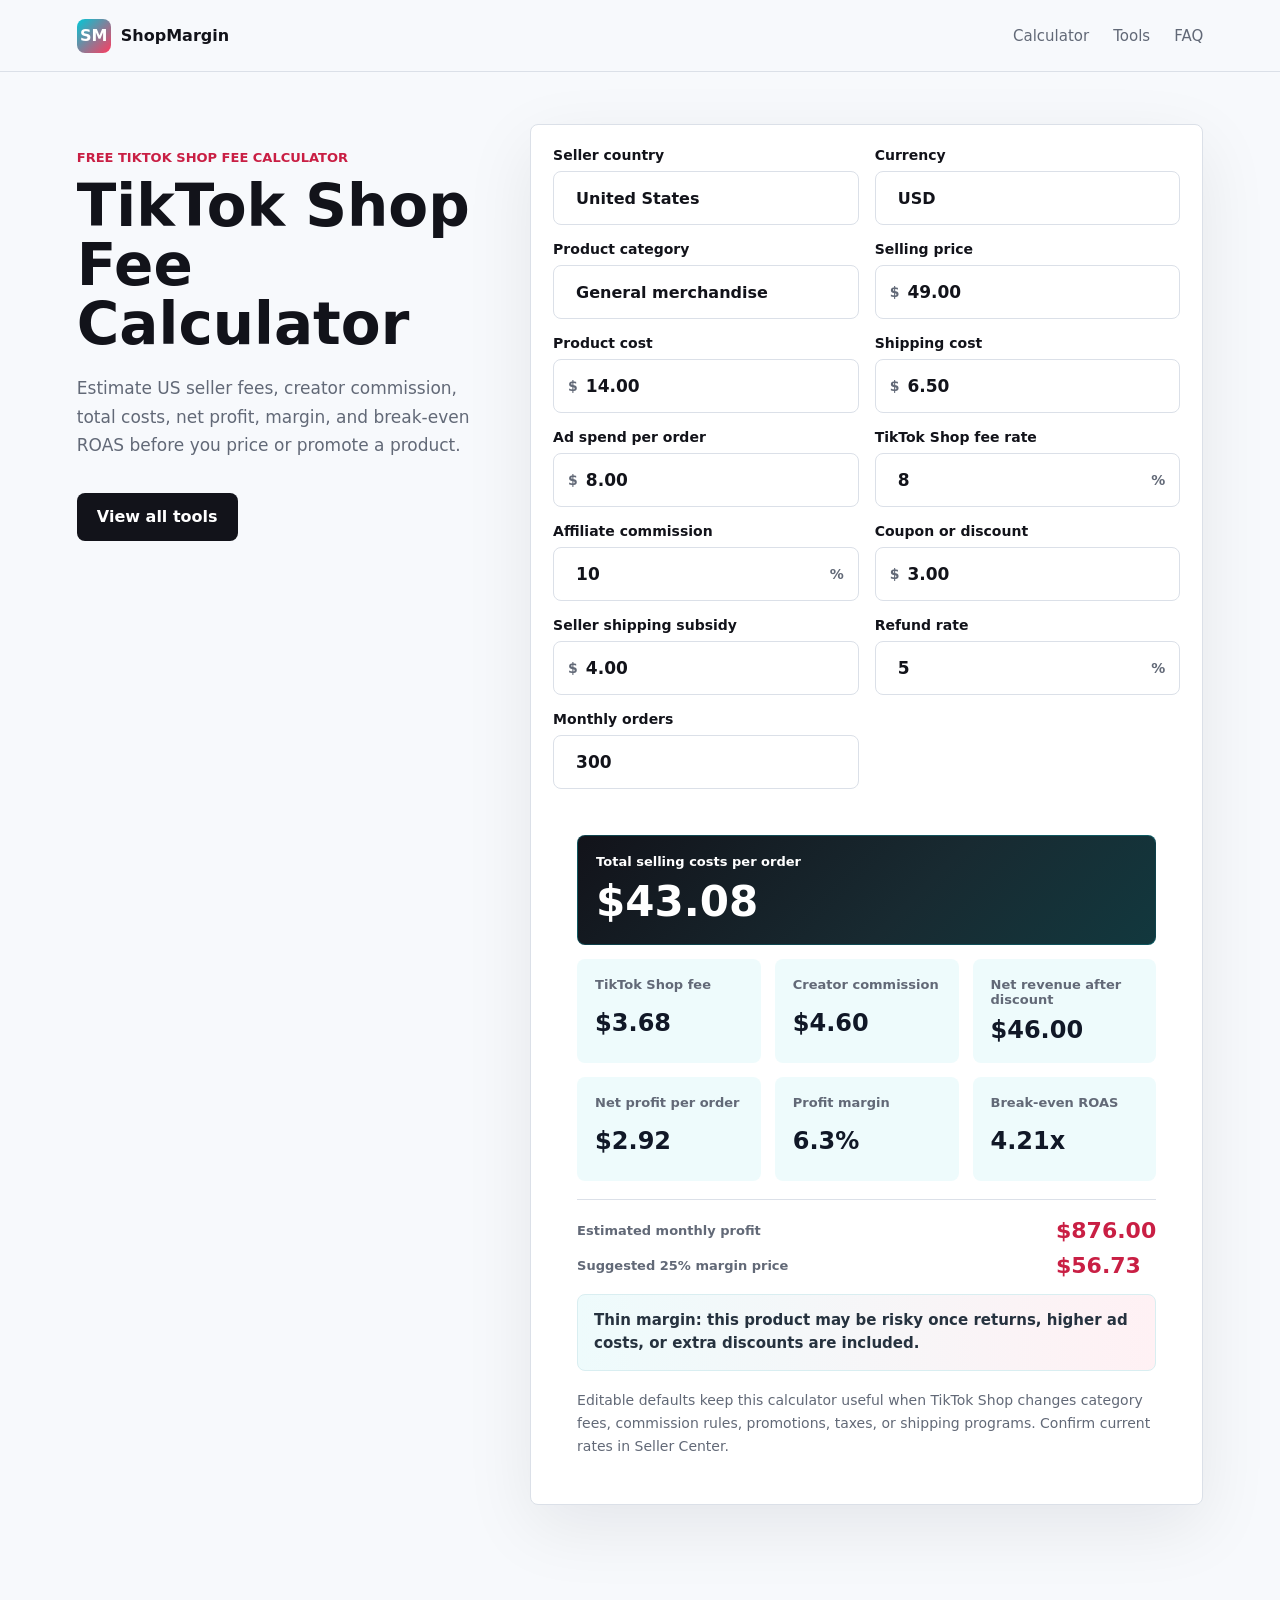
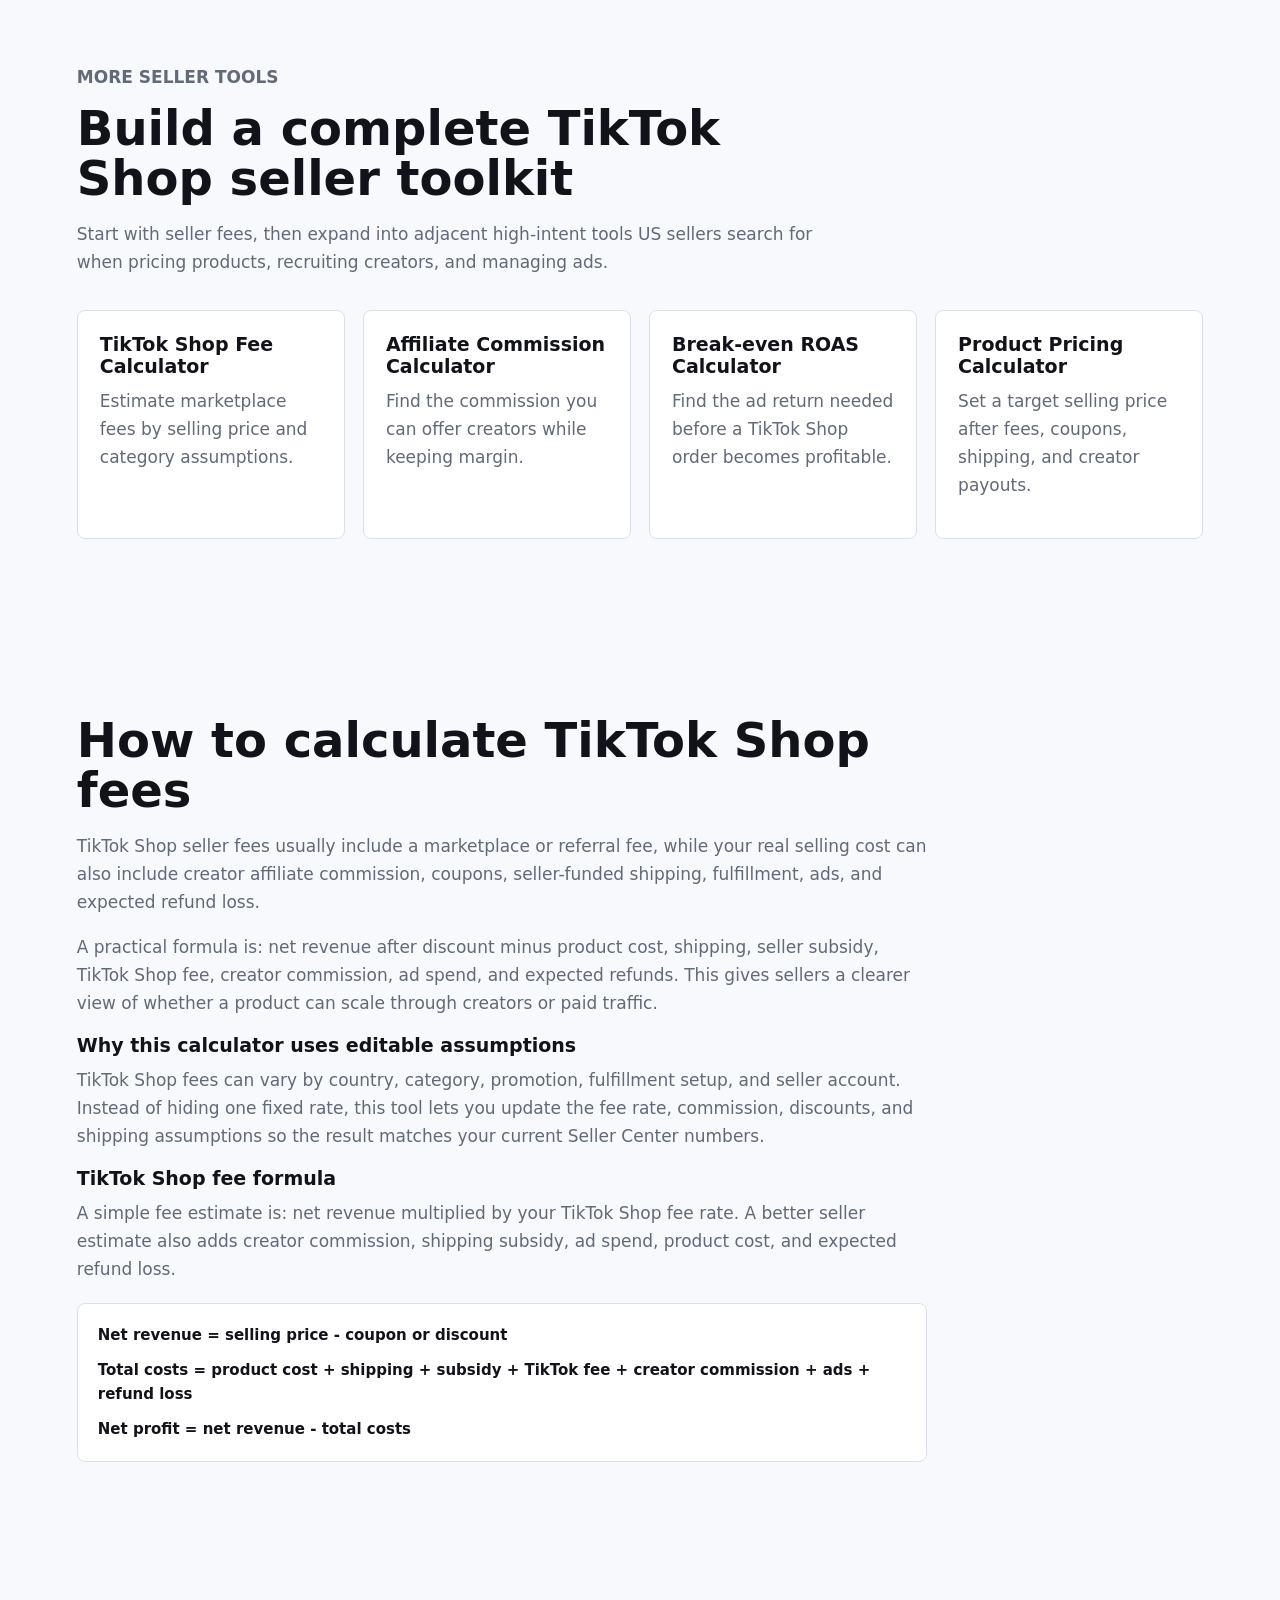
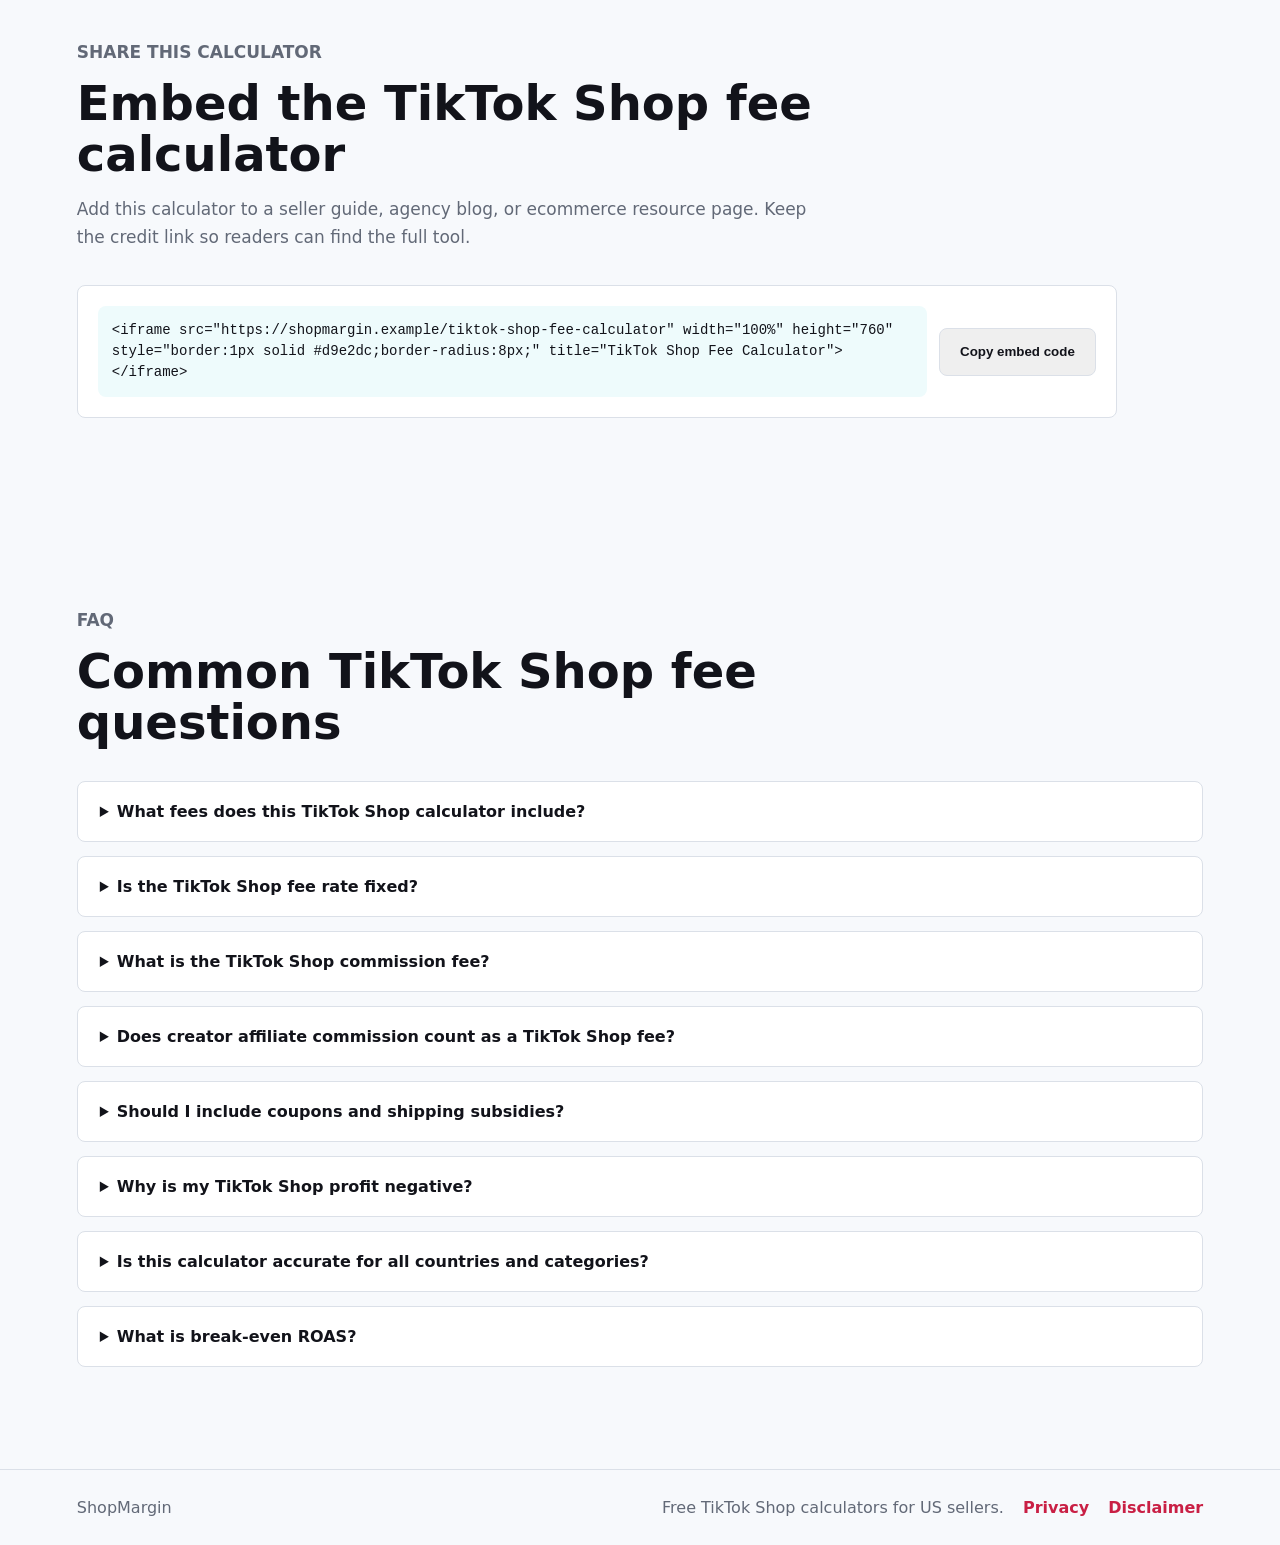
==== index.html @ 9a0b60ea "Initial ShopMargin MVP" ====
<!doctype html>
<html lang="en">
  <head>
    <meta charset="utf-8">
    <meta name="viewport" content="width=device-width, initial-scale=1">
    <title>TikTok Shop Fee Calculator for US Sellers | ShopMargin</title>
    <meta
      name="description"
      content="Free TikTok Shop fee calculator for US sellers. Estimate seller fees, commission fees, creator payouts, total selling costs, profit margin, and break-even ROAS."
    >
    <link rel="canonical" href="https://shopmargin.example/tiktok-shop-fee-calculator">
    <meta property="og:title" content="TikTok Shop Fee Calculator for US Sellers">
    <meta
      property="og:description"
      content="Estimate TikTok Shop fees, creator commission, selling costs, profit margin, and break-even ROAS."
    >
    <meta property="og:type" content="website">
    <meta property="og:url" content="https://shopmargin.example/tiktok-shop-fee-calculator">
    <link rel="stylesheet" href="styles.css">
    <script type="application/ld+json">
      {
        "@context": "https://schema.org",
        "@type": "SoftwareApplication",
        "name": "TikTok Shop Fee Calculator",
        "applicationCategory": "BusinessApplication",
        "operatingSystem": "Any",
        "offers": {
          "@type": "Offer",
          "price": "0",
          "priceCurrency": "USD"
        },
        "description": "A free TikTok Shop fee calculator for estimating seller fees, creator commission, total costs, profit margin, and break-even ROAS."
      }
    </script>
    <script type="application/ld+json">
      {
        "@context": "https://schema.org",
        "@type": "FAQPage",
        "mainEntity": [
          {
            "@type": "Question",
            "name": "What fees does this TikTok Shop calculator include?",
            "acceptedAnswer": {
              "@type": "Answer",
              "text": "It includes an editable TikTok Shop fee rate, creator commission, coupon or discount, shipping cost, seller shipping subsidy, ad spend, and expected refund loss."
            }
          },
          {
            "@type": "Question",
            "name": "Is the TikTok Shop fee rate fixed?",
            "acceptedAnswer": {
              "@type": "Answer",
              "text": "No. Fees can vary by category, seller account, promotion, and policy changes. Update the fee field with your current Seller Center rate."
            }
          },
          {
            "@type": "Question",
            "name": "What is break-even ROAS?",
            "acceptedAnswer": {
              "@type": "Answer",
              "text": "Break-even ROAS is the return on ad spend where revenue covers product cost, fees, shipping, commissions, refunds, and promotions but does not yet create profit."
            }
          }
        ]
      }
    </script>
  </head>
  <body>
    <header class="site-header">
      <a class="brand" href="/" aria-label="ShopMargin home">
        <span class="brand-mark">SM</span>
        <span>ShopMargin</span>
      </a>
      <nav class="nav" aria-label="Main navigation">
        <a href="#calculator">Calculator</a>
        <a href="#tools">Tools</a>
        <a href="#faq">FAQ</a>
      </nav>
    </header>

    <main>
      <section class="hero">
        <div class="hero-copy">
          <p class="eyebrow">Free TikTok Shop fee calculator</p>
          <h1>TikTok Shop Fee Calculator</h1>
          <p class="hero-text">
            Estimate US seller fees, creator commission, total costs, net profit,
            margin, and break-even ROAS before you price or promote a product.
          </p>
          <div class="hero-actions">
            <a class="button primary" href="#tools">View all tools</a>
          </div>
        </div>

        <div class="tool-panel" id="calculator">
          <form class="calculator" id="profitForm" aria-label="TikTok Shop fee calculator">
            <label>
              Seller country
              <span class="input-wrap">
                <select id="country">
                  <option value="US" selected>United States</option>
                  <option value="UK">United Kingdom</option>
                  <option value="PH">Philippines</option>
                  <option value="MY">Malaysia</option>
                  <option value="Custom">Custom</option>
                </select>
              </span>
            </label>

            <label>
              Currency
              <span class="input-wrap">
                <select id="currency">
                  <option value="USD" selected>USD</option>
                  <option value="GBP">GBP</option>
                  <option value="PHP">PHP</option>
                  <option value="MYR">MYR</option>
                </select>
              </span>
            </label>

            <label>
              Product category
              <span class="input-wrap">
                <select id="category">
                  <option value="general" selected>General merchandise</option>
                  <option value="beauty">Beauty & personal care</option>
                  <option value="fashion">Fashion & accessories</option>
                  <option value="electronics">Electronics</option>
                  <option value="home">Home & kitchen</option>
                </select>
              </span>
            </label>

            <label>
              Selling price
              <span class="input-wrap">
                <span class="currency-symbol">$</span>
                <input id="price" type="number" min="0" step="0.01" value="49.00">
              </span>
            </label>

            <label>
              Product cost
              <span class="input-wrap">
                <span class="currency-symbol">$</span>
                <input id="cost" type="number" min="0" step="0.01" value="14.00">
              </span>
            </label>

            <label>
              Shipping cost
              <span class="input-wrap">
                <span class="currency-symbol">$</span>
                <input id="shipping" type="number" min="0" step="0.01" value="6.50">
              </span>
            </label>

            <label>
              Ad spend per order
              <span class="input-wrap">
                <span class="currency-symbol">$</span>
                <input id="adSpend" type="number" min="0" step="0.01" value="8.00">
              </span>
            </label>

            <label>
              TikTok Shop fee rate
              <span class="input-wrap">
                <input id="platformFee" type="number" min="0" step="0.01" value="8">
                <span>%</span>
              </span>
            </label>

            <label>
              Affiliate commission
              <span class="input-wrap">
                <input id="affiliateCommission" type="number" min="0" step="0.1" value="10">
                <span>%</span>
              </span>
            </label>

            <label>
              Coupon or discount
              <span class="input-wrap">
                <span class="currency-symbol">$</span>
                <input id="discount" type="number" min="0" step="0.01" value="3.00">
              </span>
            </label>

            <label>
              Seller shipping subsidy
              <span class="input-wrap">
                <span class="currency-symbol">$</span>
                <input id="shippingSubsidy" type="number" min="0" step="0.01" value="4.00">
              </span>
            </label>

            <label>
              Refund rate
              <span class="input-wrap">
                <input id="refundRate" type="number" min="0" max="100" step="0.1" value="5">
                <span>%</span>
              </span>
            </label>

            <label>
              Monthly orders
              <span class="input-wrap">
                <input id="orders" type="number" min="0" step="1" value="300">
              </span>
            </label>
          </form>

          <aside class="results" aria-live="polite">
            <div class="result-card featured">
              <span>Total selling costs per order</span>
              <strong id="totalCosts">$0</strong>
            </div>
            <div class="result-grid">
              <div class="result-card">
                <span>TikTok Shop fee</span>
                <strong id="platformFeeAmount">$0</strong>
              </div>
              <div class="result-card">
                <span>Creator commission</span>
                <strong id="affiliateAmount">$0</strong>
              </div>
              <div class="result-card">
                <span>Net revenue after discount</span>
                <strong id="netRevenue">$0</strong>
              </div>
              <div class="result-card">
                <span>Net profit per order</span>
                <strong id="profitPerOrder">$0</strong>
              </div>
              <div class="result-card">
                <span>Profit margin</span>
                <strong id="margin">0%</strong>
              </div>
              <div class="result-card">
                <span>Break-even ROAS</span>
                <strong id="roas">0x</strong>
              </div>
            </div>
            <div class="result-strip">
              <span>Estimated monthly profit</span>
              <strong id="monthlyProfit">$0</strong>
              <span>Suggested 25% margin price</span>
              <strong id="suggestedPrice">$0</strong>
            </div>
            <div class="insight" id="insight">
              Enter your product numbers to see whether the margin is healthy
              after TikTok Shop fees and seller costs.
            </div>
            <p class="note">
              Editable defaults keep this calculator useful when TikTok Shop
              changes category fees, commission rules, promotions, taxes, or
              shipping programs. Confirm current rates in Seller Center.
            </p>
          </aside>
        </div>
      </section>

      <section id="tools" class="tools-section">
        <div class="section-heading">
          <p class="eyebrow">More seller tools</p>
          <h2>Build a complete TikTok Shop seller toolkit</h2>
          <p>
            Start with seller fees, then expand into adjacent high-intent tools
            US sellers search for when pricing products, recruiting creators, and managing ads.
          </p>
        </div>
        <div class="tool-list">
          <article>
            <h3>TikTok Shop Fee Calculator</h3>
            <p>Estimate marketplace fees by selling price and category assumptions.</p>
          </article>
          <article>
            <h3>Affiliate Commission Calculator</h3>
            <p>Find the commission you can offer creators while keeping margin.</p>
          </article>
          <article>
            <h3>Break-even ROAS Calculator</h3>
            <p>Find the ad return needed before a TikTok Shop order becomes profitable.</p>
          </article>
          <article>
            <h3>Product Pricing Calculator</h3>
            <p>Set a target selling price after fees, coupons, shipping, and creator payouts.</p>
          </article>
        </div>
      </section>

      <section class="content-section">
        <div class="content">
          <h2>How to calculate TikTok Shop fees</h2>
          <p>
            TikTok Shop seller fees usually include a marketplace or referral fee,
            while your real selling cost can also include creator affiliate
            commission, coupons, seller-funded shipping, fulfillment, ads, and
            expected refund loss.
          </p>
          <p>
            A practical formula is: net revenue after discount minus product cost,
            shipping, seller subsidy, TikTok Shop fee, creator commission, ad
            spend, and expected refunds. This gives sellers a clearer view of
            whether a product can scale through creators or paid traffic.
          </p>
          <h3>Why this calculator uses editable assumptions</h3>
          <p>
            TikTok Shop fees can vary by country, category, promotion, fulfillment
            setup, and seller account. Instead of hiding one fixed rate, this tool
            lets you update the fee rate, commission, discounts, and shipping
            assumptions so the result matches your current Seller Center numbers.
          </p>
          <h3>TikTok Shop fee formula</h3>
          <p>
            A simple fee estimate is: net revenue multiplied by your TikTok Shop
            fee rate. A better seller estimate also adds creator commission,
            shipping subsidy, ad spend, product cost, and expected refund loss.
          </p>
          <div class="formula-box">
            <span>Net revenue = selling price - coupon or discount</span>
            <span>Total costs = product cost + shipping + subsidy + TikTok fee + creator commission + ads + refund loss</span>
            <span>Net profit = net revenue - total costs</span>
          </div>
        </div>
      </section>

      <section class="embed-section">
        <div class="section-heading">
          <p class="eyebrow">Share this calculator</p>
          <h2>Embed the TikTok Shop fee calculator</h2>
          <p>
            Add this calculator to a seller guide, agency blog, or ecommerce
            resource page. Keep the credit link so readers can find the full tool.
          </p>
        </div>
        <div class="embed-box">
          <code id="embedCode">&lt;iframe src="https://shopmargin.example/tiktok-shop-fee-calculator" width="100%" height="760" style="border:1px solid #d9e2dc;border-radius:8px;" title="TikTok Shop Fee Calculator"&gt;&lt;/iframe&gt;</code>
          <button class="button secondary" id="copyEmbed" type="button">Copy embed code</button>
        </div>
        <p class="copy-status" id="copyStatus" aria-live="polite"></p>
      </section>

      <section id="faq" class="faq-section">
        <div class="section-heading">
          <p class="eyebrow">FAQ</p>
          <h2>Common TikTok Shop fee questions</h2>
        </div>
        <details>
          <summary>What fees does this TikTok Shop calculator include?</summary>
          <p>
            It includes an editable TikTok Shop fee rate, creator commission,
            coupon or discount, shipping cost, seller shipping subsidy, ad spend,
            and expected refund loss.
          </p>
        </details>
        <details>
          <summary>Is the TikTok Shop fee rate fixed?</summary>
          <p>
            No. Fees can vary by category, seller account, promotion, and policy
            changes. Use the default as a planning assumption and update the field
            with your current Seller Center rate.
          </p>
        </details>
        <details>
          <summary>What is the TikTok Shop commission fee?</summary>
          <p>
            Sellers often use commission fee, referral fee, marketplace fee, or
            platform fee to describe the percentage TikTok Shop charges on an
            order. The exact rate can vary, so the calculator keeps it editable.
          </p>
        </details>
        <details>
          <summary>Does creator affiliate commission count as a TikTok Shop fee?</summary>
          <p>
            It is not the same as the platform fee, but it is still a real selling
            cost when you use creators or affiliates to drive orders. This
            calculator shows it separately.
          </p>
        </details>
        <details>
          <summary>Should I include coupons and shipping subsidies?</summary>
          <p>
            Yes. Seller-funded coupons, discounts, free shipping, and shipping
            subsidies reduce your real margin and should be included before you
            decide whether a product is profitable.
          </p>
        </details>
        <details>
          <summary>Why is my TikTok Shop profit negative?</summary>
          <p>
            Negative profit usually means product cost, fees, creator commission,
            discounts, shipping, refunds, or ads are too high for the current
            selling price. Try lowering costs, raising price, or reducing commission.
          </p>
        </details>
        <details>
          <summary>Is this calculator accurate for all countries and categories?</summary>
          <p>
            It is a planning tool, not an official fee statement. Use the country,
            currency, category, and editable fee fields as assumptions, then
            confirm current fee rates inside TikTok Shop Seller Center.
          </p>
        </details>
        <details>
          <summary>What is break-even ROAS?</summary>
          <p>
            Break-even ROAS is the return on ad spend where revenue covers product
            cost, fees, shipping, commissions, refunds, and promotions but does not
            yet create profit.
          </p>
        </details>
      </section>
    </main>

    <footer class="site-footer">
      <span>ShopMargin</span>
      <span>
        Free TikTok Shop calculators for US sellers.
        <a href="privacy.html">Privacy</a>
        <a href="disclaimer.html">Disclaimer</a>
      </span>
    </footer>

    <script src="script.js"></script>
  </body>
</html>
---- styles.css ----
:root {
  color-scheme: light;
  --ink: #12131a;
  --muted: #626977;
  --line: #dbe0e8;
  --paper: #f7f9fc;
  --panel: #ffffff;
  --accent: #00c8d7;
  --accent-dark: #007b86;
  --hot: #ff3b5f;
  --hot-dark: #c91f44;
  --soft: #eefbfc;
  --soft-hot: #fff1f4;
  font-family: Inter, ui-sans-serif, system-ui, -apple-system, BlinkMacSystemFont, "Segoe UI", sans-serif;
}

* {
  box-sizing: border-box;
}

body {
  margin: 0;
  background: var(--paper);
  color: var(--ink);
}

a {
  color: inherit;
  text-decoration: none;
}

.site-header {
  align-items: center;
  background: rgba(247, 249, 252, 0.94);
  border-bottom: 1px solid var(--line);
  display: flex;
  justify-content: space-between;
  min-height: 72px;
  padding: 0 6vw;
  position: sticky;
  top: 0;
  z-index: 5;
}

.brand {
  align-items: center;
  display: inline-flex;
  font-weight: 800;
  gap: 10px;
}

.brand-mark {
  align-items: center;
  background: linear-gradient(135deg, var(--accent) 0%, var(--hot) 100%);
  border-radius: 8px;
  color: #fff;
  display: inline-flex;
  height: 34px;
  justify-content: center;
  width: 34px;
}

.nav {
  display: flex;
  gap: 24px;
  color: var(--muted);
  font-size: 15px;
}

.hero {
  align-items: start;
  display: grid;
  gap: 36px;
  grid-template-columns: minmax(320px, 0.62fr) minmax(560px, 1fr);
  min-height: auto;
  padding: 52px 6vw 70px;
}

.hero-copy {
  max-width: 560px;
  padding-top: 26px;
}

.eyebrow {
  color: var(--hot-dark);
  font-size: 13px;
  font-weight: 800;
  letter-spacing: 0;
  margin: 0 0 12px;
  text-transform: uppercase;
}

h1,
h2,
h3,
p {
  margin-top: 0;
}

h1 {
  font-size: clamp(38px, 4.6vw, 58px);
  line-height: 1.02;
  margin-bottom: 20px;
  max-width: 560px;
}

h2 {
  font-size: clamp(28px, 4vw, 48px);
  line-height: 1.05;
  margin-bottom: 16px;
}

h3 {
  font-size: 19px;
  margin-bottom: 10px;
}

.hero-text,
.section-heading p,
.content p,
.tool-list p,
.faq-section p,
.note {
  color: var(--muted);
  font-size: 17px;
  line-height: 1.65;
}

.hero-text {
  max-width: 640px;
}

.hero-actions {
  display: flex;
  flex-wrap: wrap;
  gap: 14px;
  margin-top: 34px;
}

.button {
  align-items: center;
  border-radius: 8px;
  display: inline-flex;
  font-weight: 800;
  min-height: 48px;
  padding: 0 20px;
}

.primary {
  background: #12131a;
  color: #fff;
}

.primary:hover {
  background: #232532;
}

.secondary {
  border: 1px solid var(--line);
  color: var(--ink);
}

.tool-panel,
.results,
.tool-list article,
details {
  background: var(--panel);
  border: 1px solid var(--line);
  border-radius: 8px;
  box-shadow: 0 22px 70px rgba(18, 19, 26, 0.08);
}

.tools-section,
.content-section,
.embed-section,
.faq-section {
  padding: 88px 6vw;
}

.section-heading {
  max-width: 760px;
  margin-bottom: 34px;
}

.tool-panel {
  display: grid;
  gap: 22px;
  grid-template-columns: minmax(0, 1fr);
  padding: 22px;
}

.calculator {
  display: grid;
  gap: 16px;
  grid-template-columns: repeat(2, minmax(0, 1fr));
}

label {
  color: var(--ink);
  display: grid;
  font-size: 14px;
  font-weight: 800;
  gap: 8px;
}

.input-wrap {
  align-items: center;
  background: #fff;
  border: 1px solid var(--line);
  border-radius: 8px;
  display: flex;
  min-height: 54px;
  padding: 0 14px;
}

.input-wrap span {
  color: var(--muted);
  font-weight: 700;
}

input {
  border: 0;
  color: var(--ink);
  flex: 1;
  font: inherit;
  font-size: 17px;
  min-width: 0;
  outline: 0;
  padding: 0 8px;
}

select {
  appearance: none;
  background: transparent;
  border: 0;
  color: var(--ink);
  flex: 1;
  font: inherit;
  font-size: 16px;
  min-width: 0;
  outline: 0;
  padding: 0 8px;
}

.results {
  align-self: start;
  border: 0;
  box-shadow: none;
  padding: 24px;
}

.result-grid {
  display: grid;
  gap: 14px;
  grid-template-columns: repeat(3, minmax(0, 1fr));
  margin-top: 14px;
}

.result-card {
  background: var(--soft);
  border-radius: 8px;
  display: grid;
  gap: 8px;
  min-height: 104px;
  padding: 18px;
}

.result-card span {
  color: var(--muted);
  font-size: 13px;
  font-weight: 800;
}

.result-card strong {
  color: #111827;
  font-size: 24px;
}

.result-card.featured {
  background: linear-gradient(135deg, #12131a 0%, #182a31 58%, #12383e 100%);
  border: 1px solid rgba(0, 200, 215, 0.24);
}

.result-card.featured span,
.result-card.featured strong {
  color: #fff;
}

.result-card.featured strong {
  font-size: 42px;
}

.result-strip {
  align-items: center;
  border-top: 1px solid var(--line);
  display: grid;
  gap: 10px 16px;
  grid-template-columns: 1fr auto;
  margin-top: 18px;
  padding-top: 18px;
}

.result-strip span {
  color: var(--muted);
  font-size: 13px;
  font-weight: 800;
}

.result-strip strong {
  color: var(--hot-dark);
  font-size: 22px;
}

.insight {
  background: linear-gradient(90deg, var(--soft) 0%, var(--soft-hot) 100%);
  border: 1px solid #d9eef1;
  border-radius: 8px;
  color: #26323f;
  font-size: 15px;
  font-weight: 700;
  line-height: 1.55;
  margin-top: 16px;
  padding: 14px 16px;
}

.note {
  font-size: 14px;
  margin: 18px 0 0;
}

.tool-list {
  display: grid;
  gap: 18px;
  grid-template-columns: repeat(4, minmax(0, 1fr));
}

.tool-list article {
  box-shadow: none;
  padding: 22px;
}

.content {
  max-width: 850px;
}

.formula-box,
.embed-box {
  background: #fff;
  border: 1px solid var(--line);
  border-radius: 8px;
  display: grid;
  gap: 12px;
  margin-top: 20px;
  padding: 20px;
}

.formula-box span {
  color: var(--ink);
  font-size: 15px;
  font-weight: 700;
  line-height: 1.55;
}

.embed-box {
  align-items: center;
  grid-template-columns: minmax(0, 1fr) auto;
  max-width: 1040px;
}

.embed-box code {
  background: var(--soft);
  border-radius: 8px;
  color: var(--ink);
  display: block;
  font-size: 14px;
  line-height: 1.5;
  overflow-wrap: anywhere;
  padding: 14px;
}

.copy-status {
  color: var(--hot-dark);
  font-size: 14px;
  font-weight: 800;
  margin: 12px 0 0;
}

details {
  box-shadow: none;
  margin-bottom: 14px;
  padding: 20px 22px;
}

summary {
  cursor: pointer;
  font-weight: 800;
}

details p {
  margin: 14px 0 0;
}

.site-footer {
  border-top: 1px solid var(--line);
  color: var(--muted);
  display: flex;
  gap: 16px;
  justify-content: space-between;
  padding: 28px 6vw;
}

.site-footer a {
  color: var(--hot-dark);
  font-weight: 800;
  margin-left: 14px;
}

.legal-page {
  padding: 72px 6vw 96px;
}

@media (max-width: 900px) {
  .hero,
  .tool-list {
    grid-template-columns: 1fr;
  }

  .hero-copy {
    padding-top: 0;
  }

  .hero {
    padding-top: 48px;
  }

  .calculator {
    grid-template-columns: 1fr;
  }
}

@media (max-width: 640px) {
  .site-header,
  .site-footer {
    align-items: flex-start;
    flex-direction: column;
    gap: 14px;
  }

  .nav {
    gap: 16px;
  }

  .result-grid {
    grid-template-columns: 1fr;
  }

  .result-strip {
    grid-template-columns: 1fr;
  }

  .embed-box {
    grid-template-columns: 1fr;
  }
}
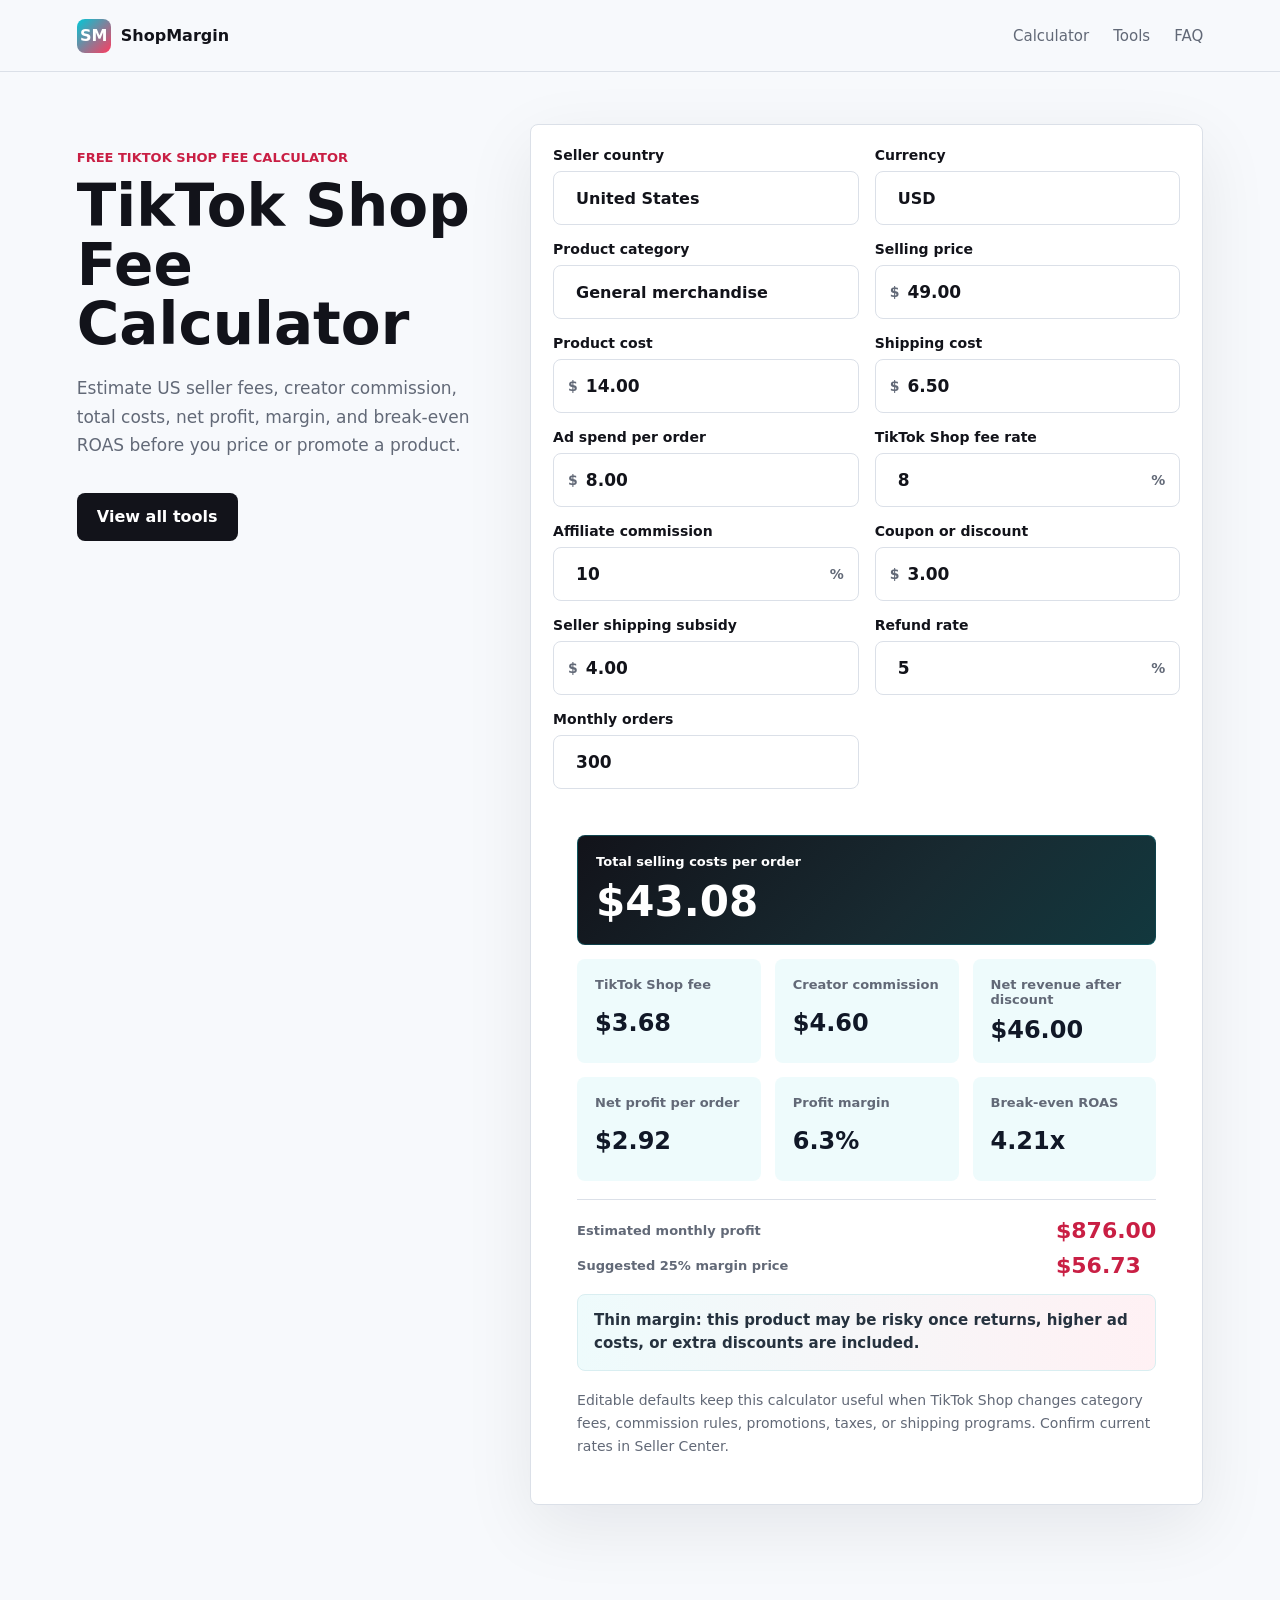
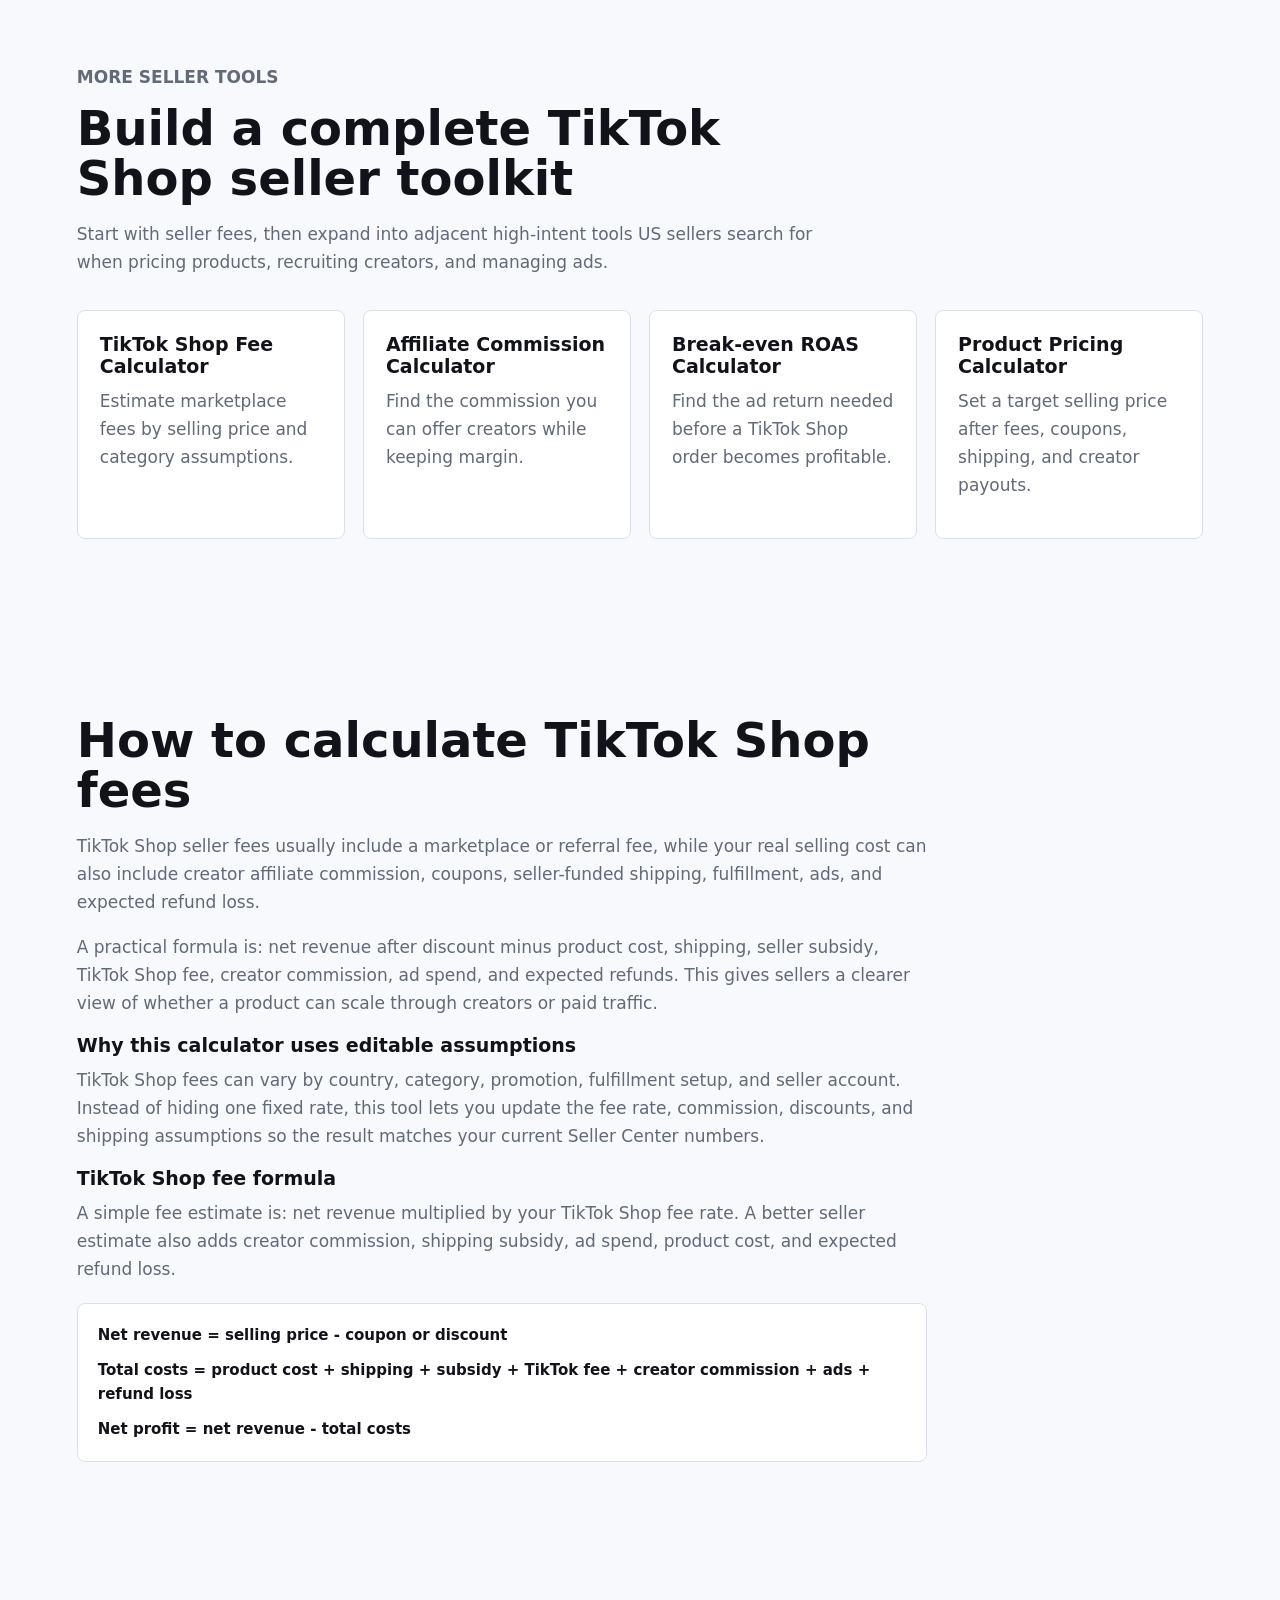
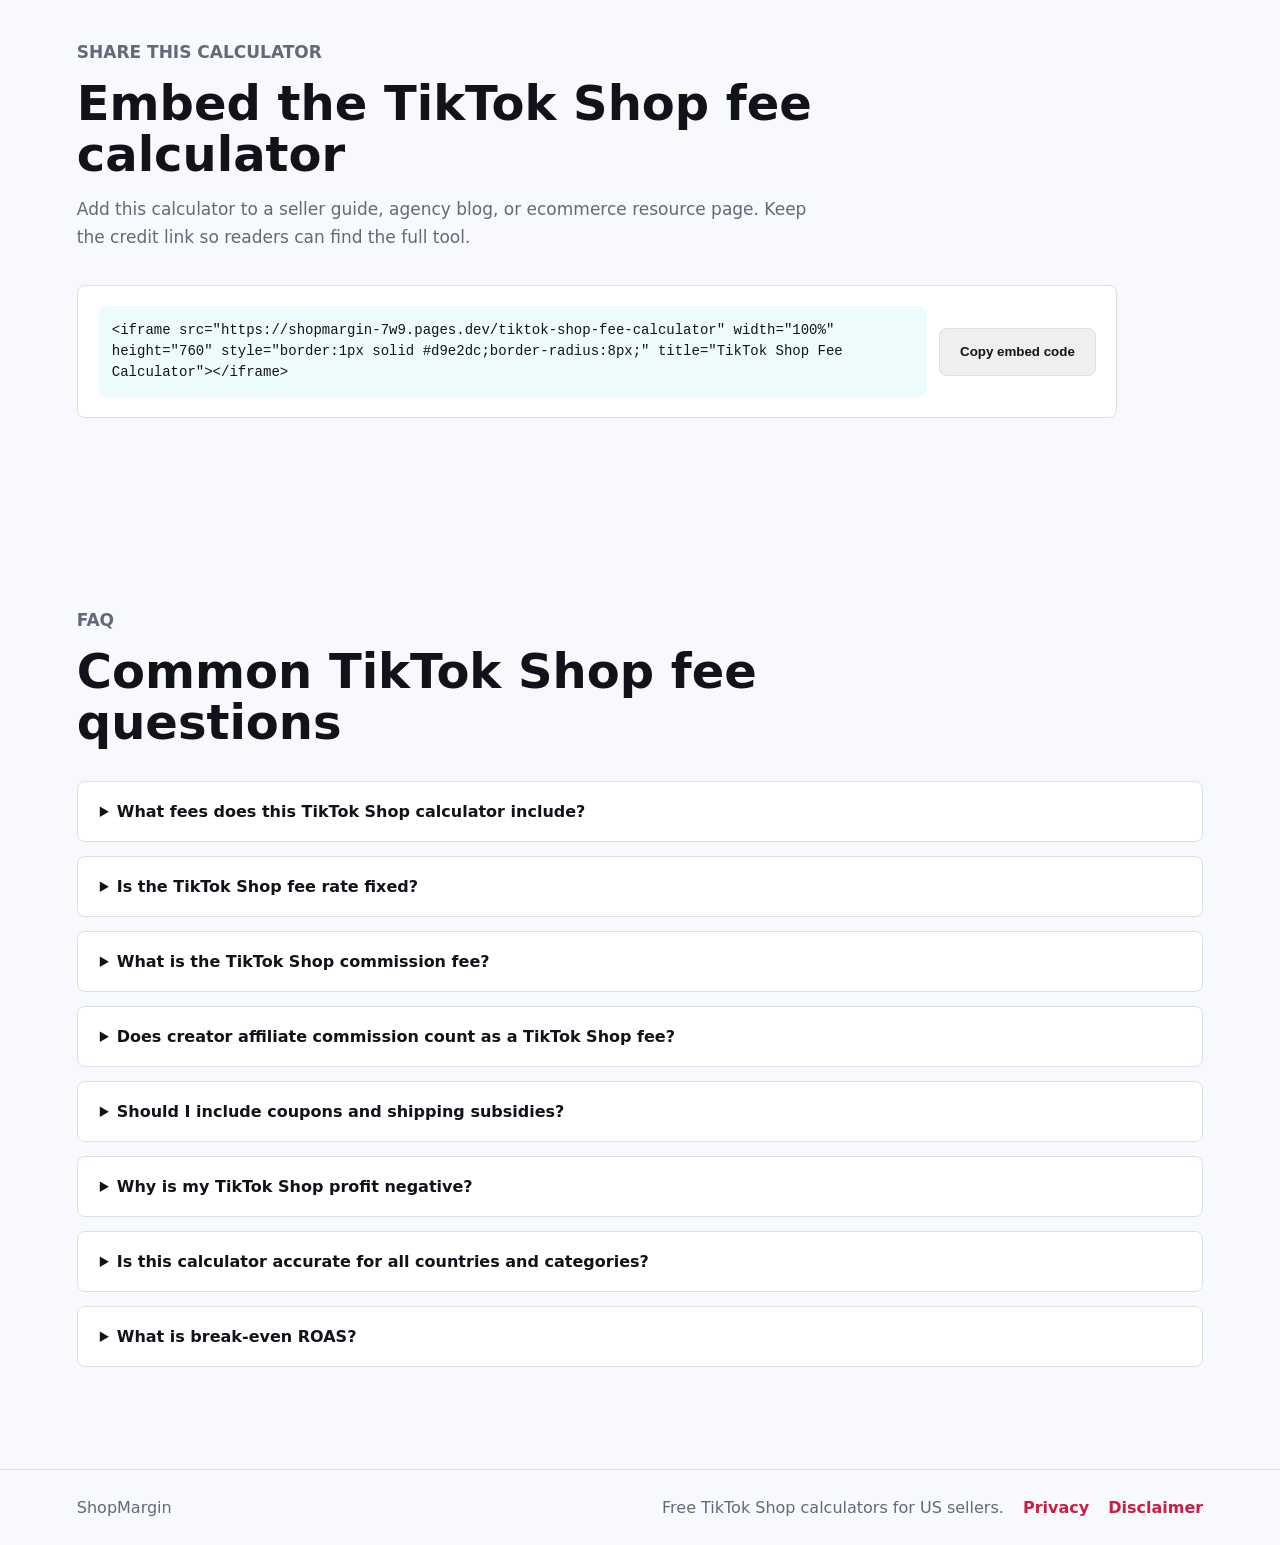
==== commit c1720ddf: "Update production Pages URL" ====
--- a/index.html
+++ b/index.html
@@ -8,14 +8,14 @@
       name="description"
       content="Free TikTok Shop fee calculator for US sellers. Estimate seller fees, commission fees, creator payouts, total selling costs, profit margin, and break-even ROAS."
     >
-    <link rel="canonical" href="https://shopmargin.example/tiktok-shop-fee-calculator">
+    <link rel="canonical" href="https://shopmargin-7w9.pages.dev/tiktok-shop-fee-calculator">
     <meta property="og:title" content="TikTok Shop Fee Calculator for US Sellers">
     <meta
       property="og:description"
       content="Estimate TikTok Shop fees, creator commission, selling costs, profit margin, and break-even ROAS."
     >
     <meta property="og:type" content="website">
-    <meta property="og:url" content="https://shopmargin.example/tiktok-shop-fee-calculator">
+    <meta property="og:url" content="https://shopmargin-7w9.pages.dev/tiktok-shop-fee-calculator">
     <link rel="stylesheet" href="styles.css">
     <script type="application/ld+json">
       {
@@ -337,7 +337,7 @@
           </p>
         </div>
         <div class="embed-box">
-          <code id="embedCode">&lt;iframe src="https://shopmargin.example/tiktok-shop-fee-calculator" width="100%" height="760" style="border:1px solid #d9e2dc;border-radius:8px;" title="TikTok Shop Fee Calculator"&gt;&lt;/iframe&gt;</code>
+          <code id="embedCode">&lt;iframe src="https://shopmargin-7w9.pages.dev/tiktok-shop-fee-calculator" width="100%" height="760" style="border:1px solid #d9e2dc;border-radius:8px;" title="TikTok Shop Fee Calculator"&gt;&lt;/iframe&gt;</code>
           <button class="button secondary" id="copyEmbed" type="button">Copy embed code</button>
         </div>
         <p class="copy-status" id="copyStatus" aria-live="polite"></p>
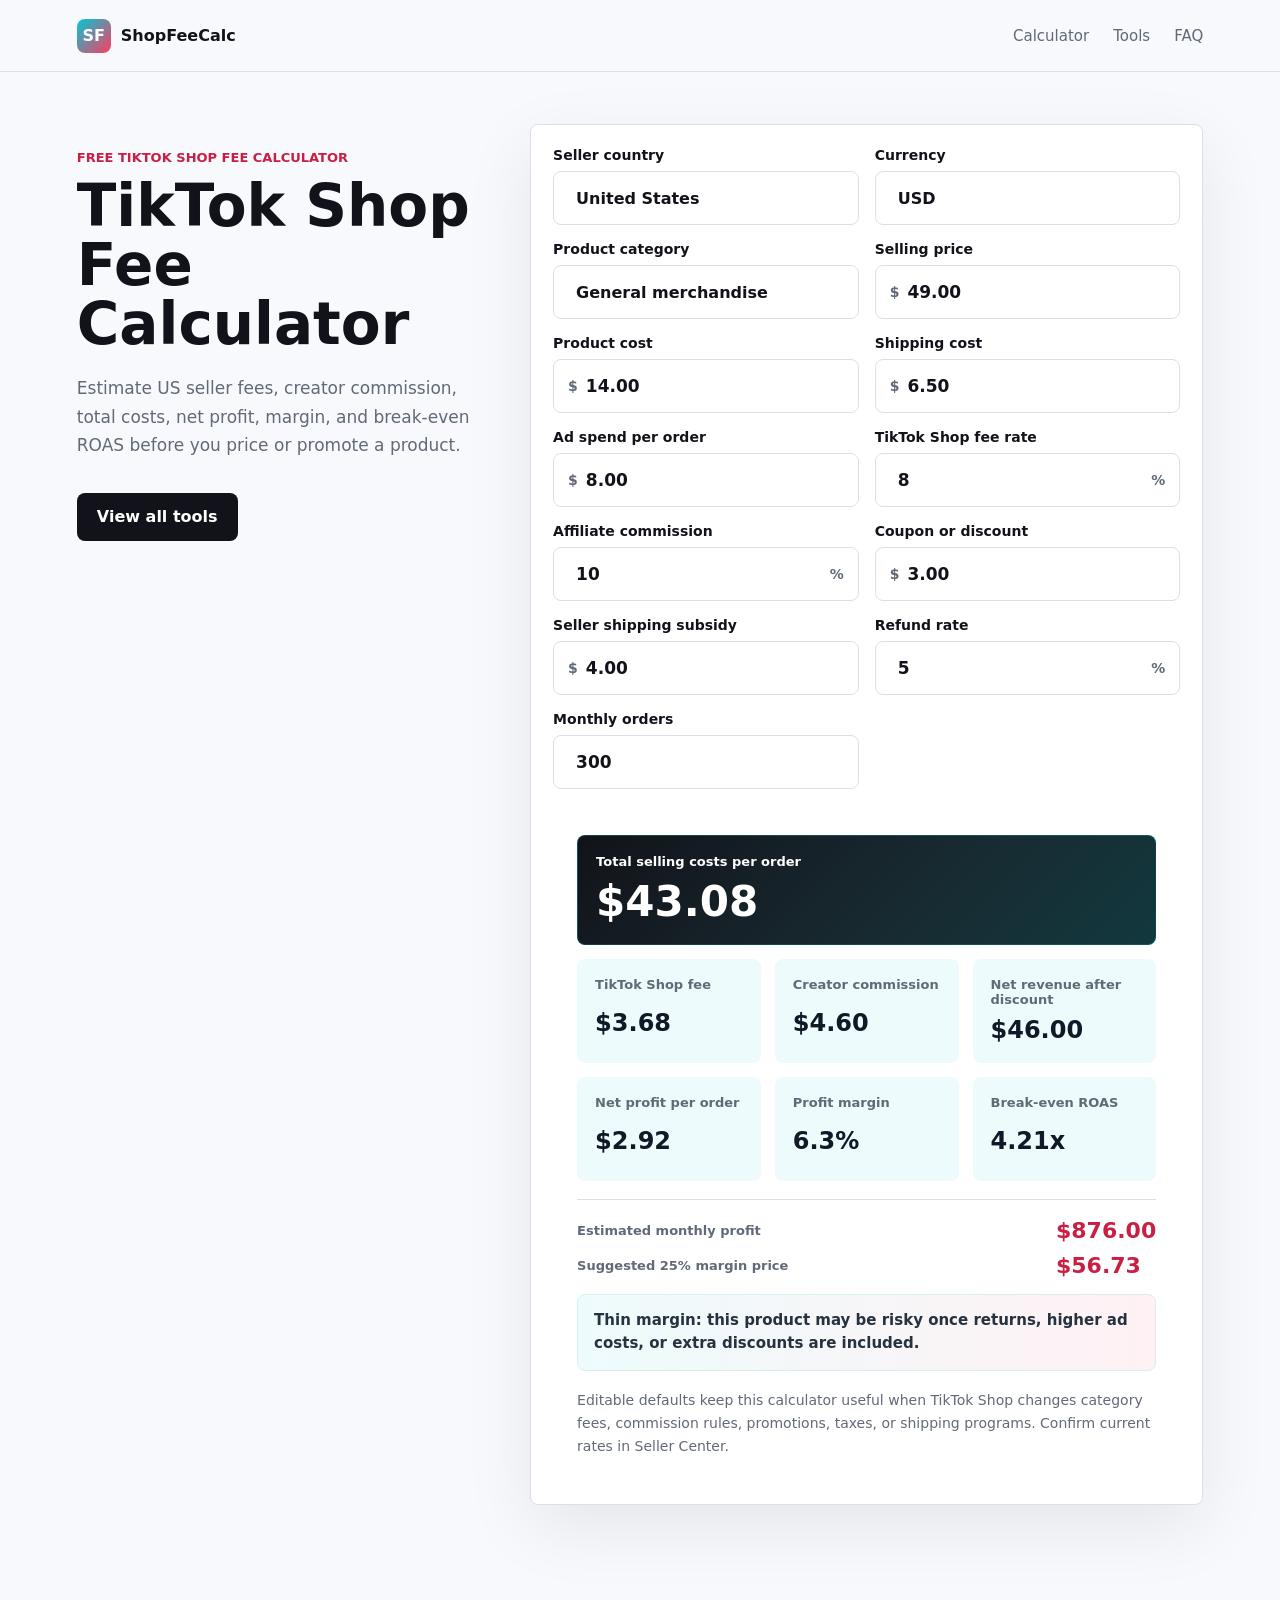
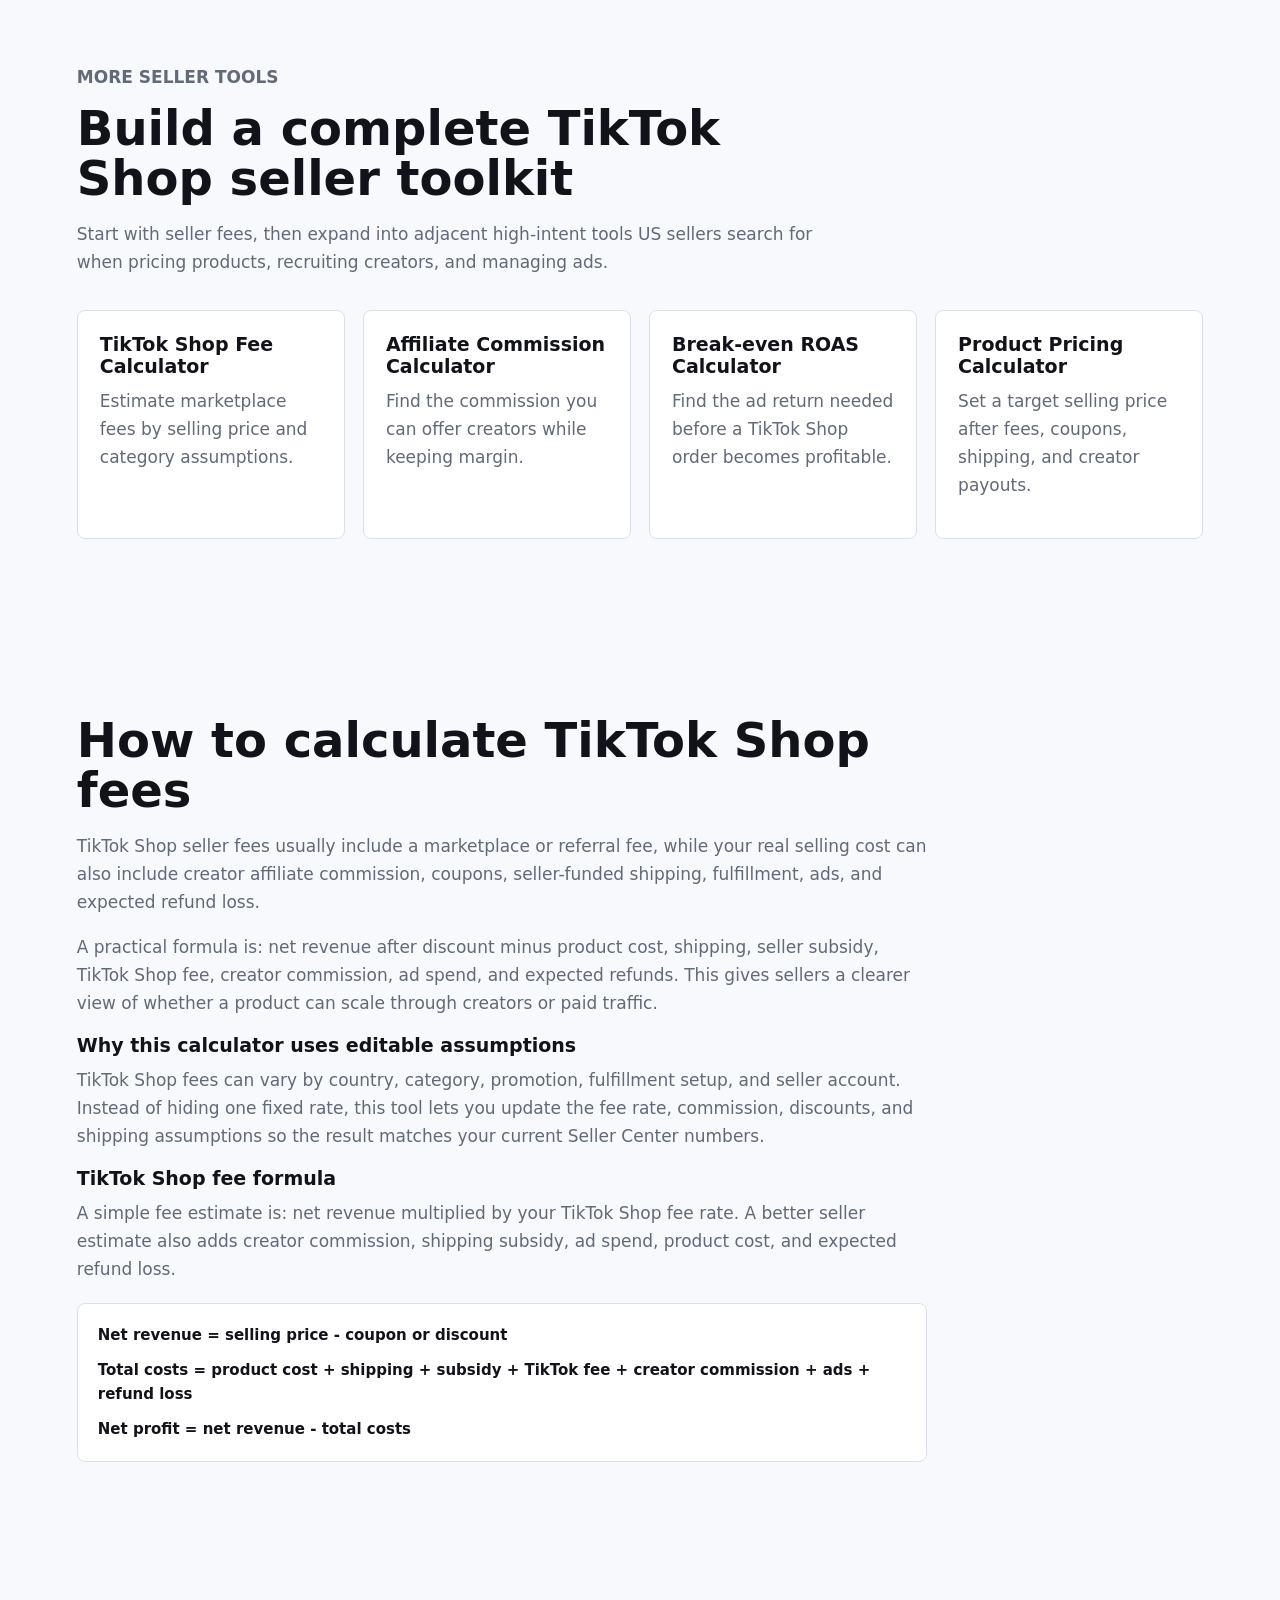
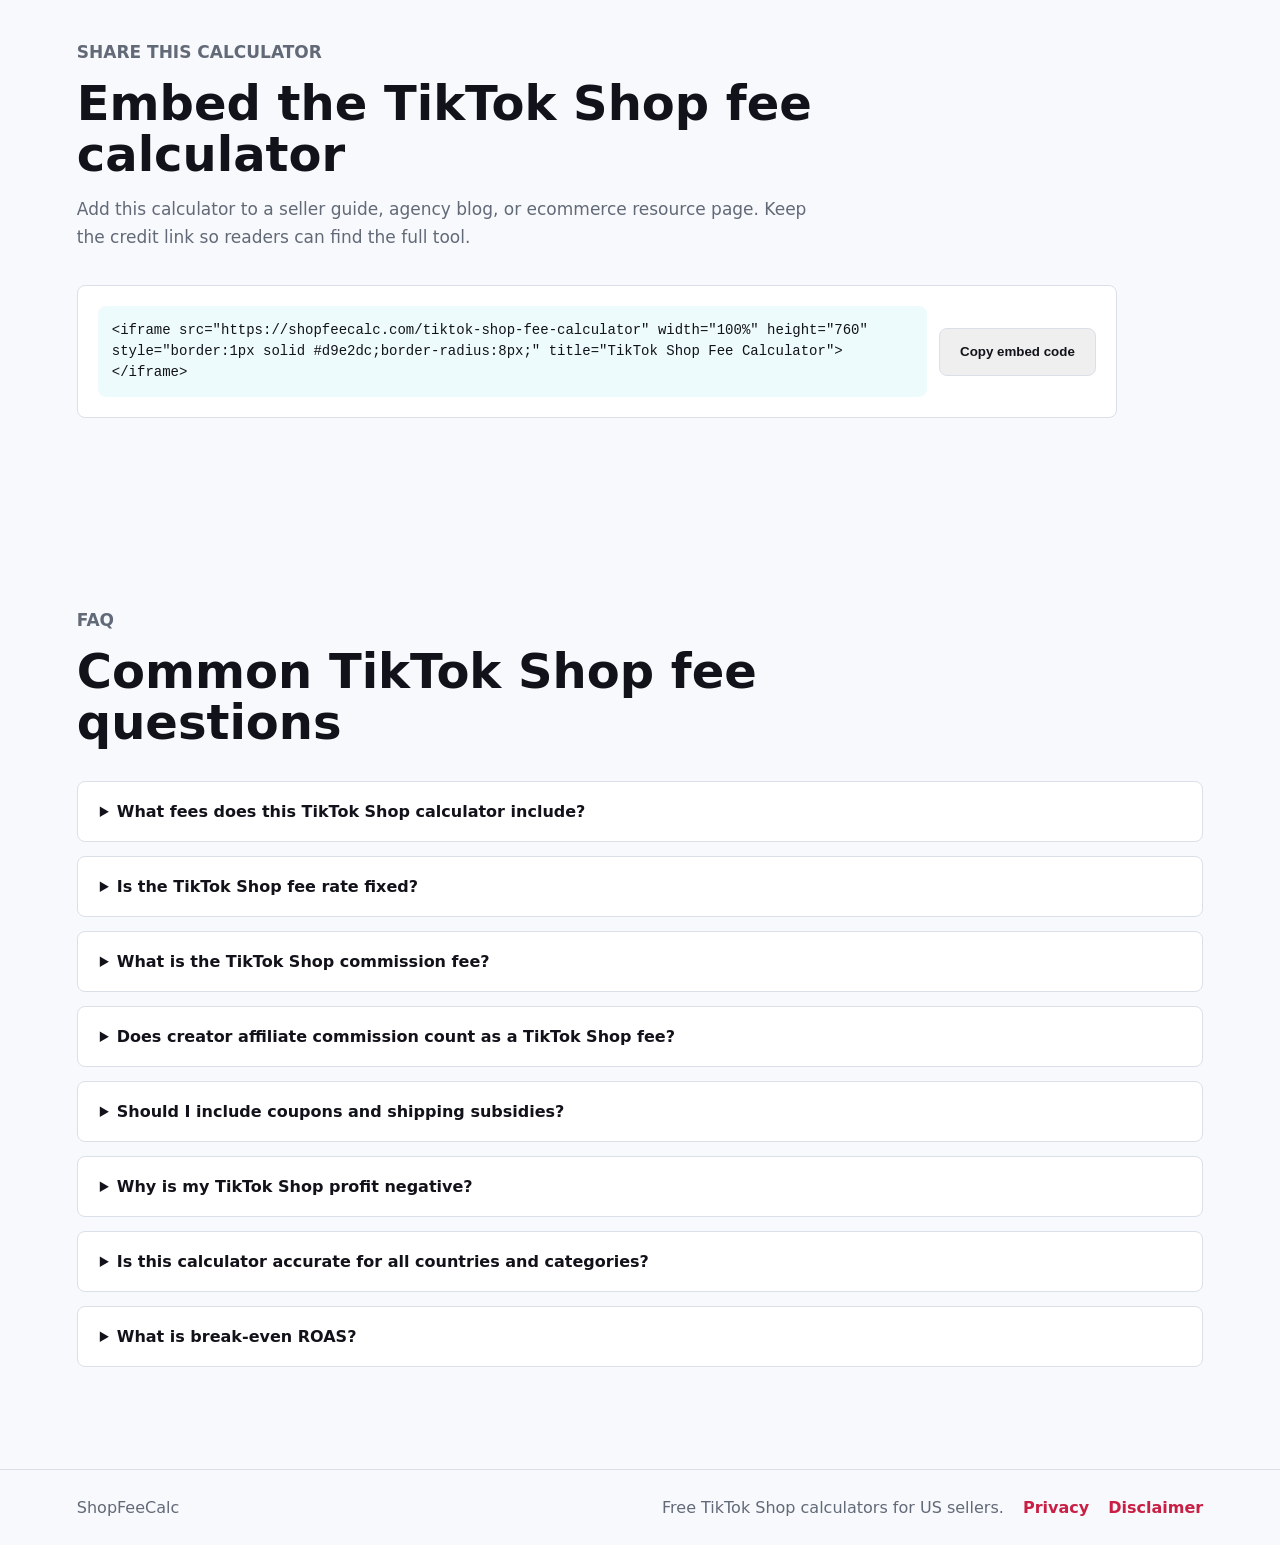
==== commit da5a4066: "Rebrand site for shopfeecalc domain" ====
--- a/index.html
+++ b/index.html
@@ -3,19 +3,19 @@
   <head>
     <meta charset="utf-8">
     <meta name="viewport" content="width=device-width, initial-scale=1">
-    <title>TikTok Shop Fee Calculator for US Sellers | ShopMargin</title>
+    <title>TikTok Shop Fee Calculator for US Sellers | ShopFeeCalc</title>
     <meta
       name="description"
       content="Free TikTok Shop fee calculator for US sellers. Estimate seller fees, commission fees, creator payouts, total selling costs, profit margin, and break-even ROAS."
     >
-    <link rel="canonical" href="https://shopmargin-7w9.pages.dev/tiktok-shop-fee-calculator">
+    <link rel="canonical" href="https://shopfeecalc.com/tiktok-shop-fee-calculator">
     <meta property="og:title" content="TikTok Shop Fee Calculator for US Sellers">
     <meta
       property="og:description"
       content="Estimate TikTok Shop fees, creator commission, selling costs, profit margin, and break-even ROAS."
     >
     <meta property="og:type" content="website">
-    <meta property="og:url" content="https://shopmargin-7w9.pages.dev/tiktok-shop-fee-calculator">
+    <meta property="og:url" content="https://shopfeecalc.com/tiktok-shop-fee-calculator">
     <link rel="stylesheet" href="styles.css">
     <script type="application/ld+json">
       {
@@ -67,9 +67,9 @@
   </head>
   <body>
     <header class="site-header">
-      <a class="brand" href="/" aria-label="ShopMargin home">
-        <span class="brand-mark">SM</span>
-        <span>ShopMargin</span>
+      <a class="brand" href="/" aria-label="ShopFeeCalc home">
+        <span class="brand-mark">SF</span>
+        <span>ShopFeeCalc</span>
       </a>
       <nav class="nav" aria-label="Main navigation">
         <a href="#calculator">Calculator</a>
@@ -337,7 +337,7 @@
           </p>
         </div>
         <div class="embed-box">
-          <code id="embedCode">&lt;iframe src="https://shopmargin-7w9.pages.dev/tiktok-shop-fee-calculator" width="100%" height="760" style="border:1px solid #d9e2dc;border-radius:8px;" title="TikTok Shop Fee Calculator"&gt;&lt;/iframe&gt;</code>
+          <code id="embedCode">&lt;iframe src="https://shopfeecalc.com/tiktok-shop-fee-calculator" width="100%" height="760" style="border:1px solid #d9e2dc;border-radius:8px;" title="TikTok Shop Fee Calculator"&gt;&lt;/iframe&gt;</code>
           <button class="button secondary" id="copyEmbed" type="button">Copy embed code</button>
         </div>
         <p class="copy-status" id="copyStatus" aria-live="polite"></p>
@@ -416,7 +416,7 @@
     </main>
 
     <footer class="site-footer">
-      <span>ShopMargin</span>
+      <span>ShopFeeCalc</span>
       <span>
         Free TikTok Shop calculators for US sellers.
         <a href="privacy.html">Privacy</a>
